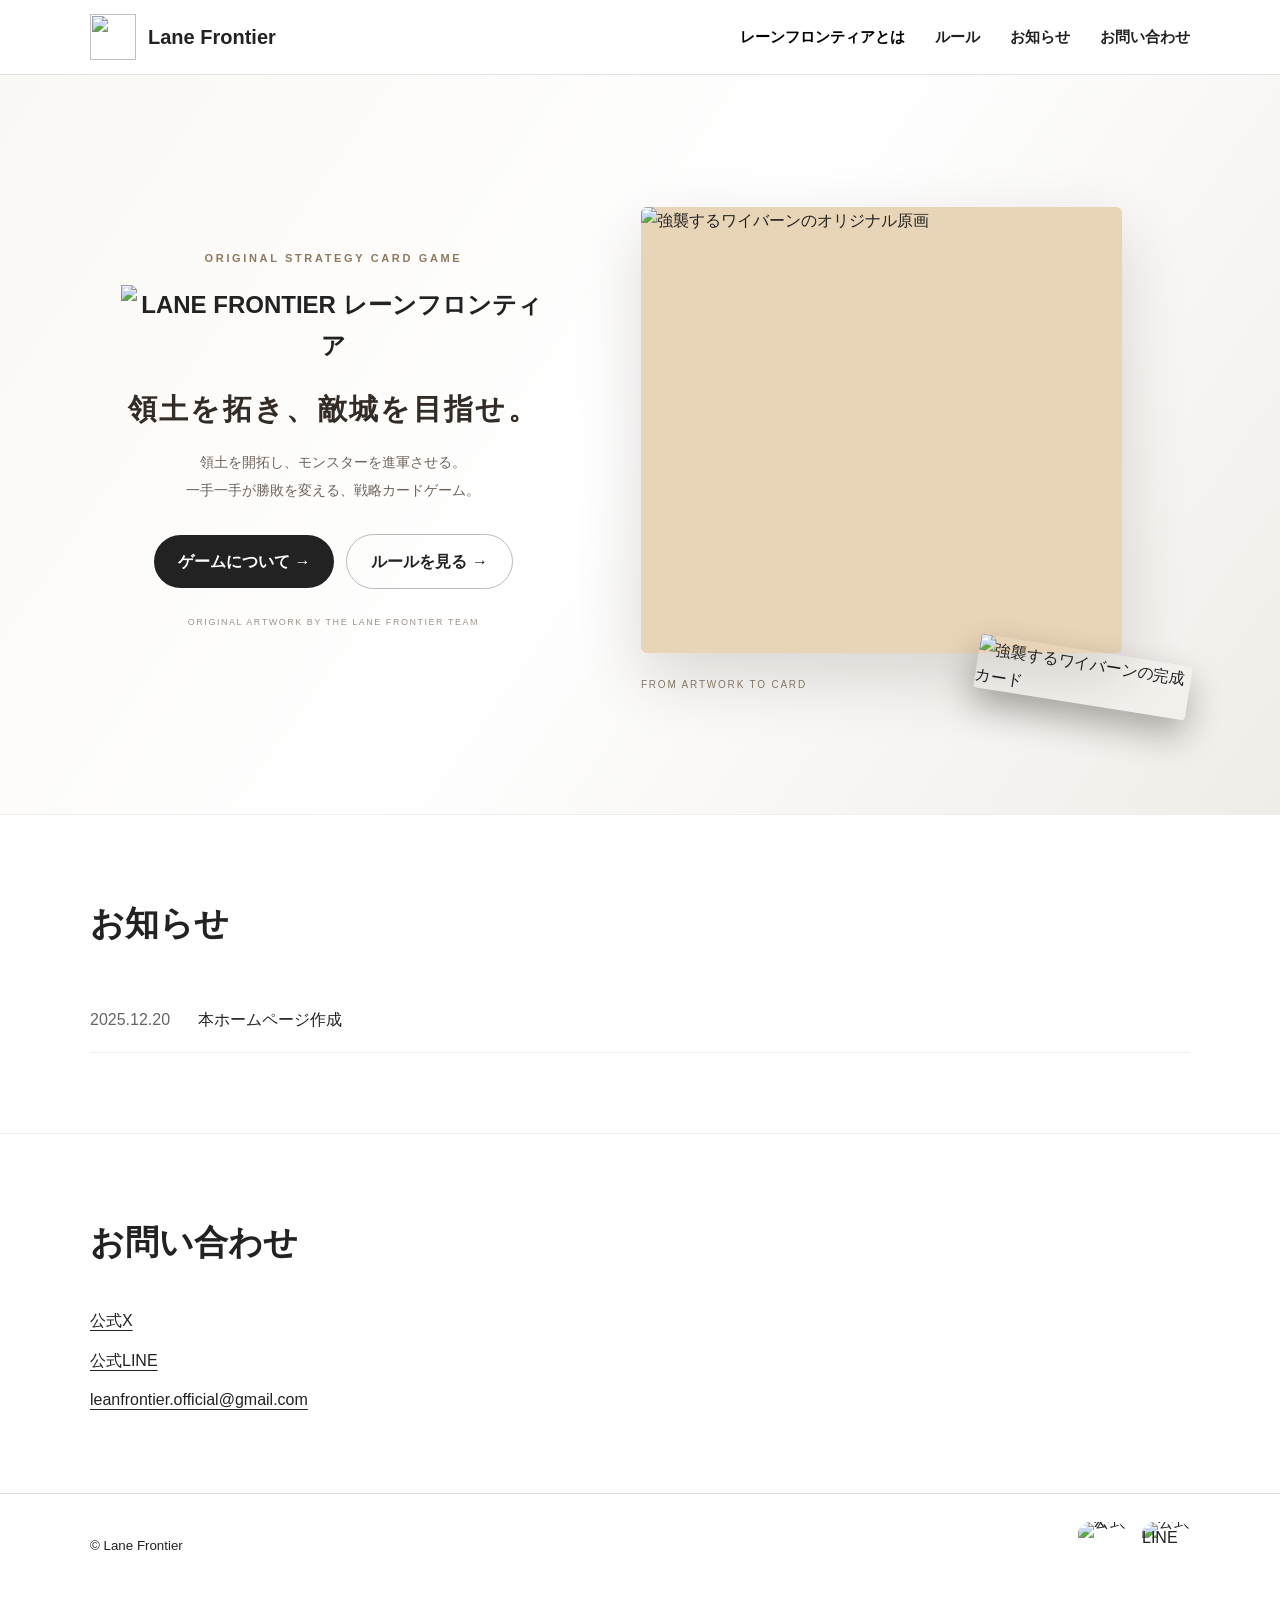
==== index.html @ cab37cd9 "Add files via upload" ====
<!DOCTYPE html>
<html lang="ja">

<head>
  <meta charset="UTF-8">
  <meta name="viewport" content="width=device-width, initial-scale=1.0">

  <title>Lane Frontier | レーンフロンティア</title>

  <link rel="stylesheet" href="style.css">
</head>

<body>

  <div class="menu-overlay"></div>

  <!-- スマホメニュー -->
  <aside class="mobile-menu">

    <button class="close-menu" aria-label="メニューを閉じる">
      ×
    </button>

    <nav class="mobile-nav">

      <button class="mobile-about">
        レーンフロンティアとは
      </button>

      <div class="mobile-submenu">
        <a href="about.html#about-game">どんなゲーム？</a>
        <a href="about.html#about-world">世界観</a>
        <a href="about.html#about-team">製作者</a>
      </div>

      <a href="rules.html">ルール</a>
      <a href="#news">お知らせ</a>
      <a href="#contact">お問い合わせ</a>

    </nav>

  </aside>


  <!-- ヘッダー -->
  <header class="site-header">

    <div class="container header-inner">

      <button class="menu-toggle" aria-label="メニューを開く">
        ☰
      </button>

      <a class="brand" href="index.html">

        <img
          src="hero-logo.jpg"
          alt=""
          class="lf-header-logo">

        <span class="brand-name">
          Lane Frontier
        </span>

      </a>


      <nav class="global-nav">

        <ul class="nav-list">

          <li class="nav-item has-dropdown">

            <button
              class="nav-link nav-button"
              type="button">

              レーンフロンティアとは

            </button>

            <ul class="dropdown">

              <li>
                <a href="about.html#about-game">
                  どんなゲーム？
                </a>
              </li>

              <li>
                <a href="about.html#about-world">
                  世界観
                </a>
              </li>

              <li>
                <a href="about.html#about-team">
                  製作者
                </a>
              </li>

            </ul>

          </li>

          <li class="nav-item">
            <a class="nav-link" href="rules.html">
              ルール
            </a>
          </li>

          <li class="nav-item">
            <a class="nav-link" href="#news">
              お知らせ
            </a>
          </li>

          <li class="nav-item">
            <a class="nav-link" href="#contact">
              お問い合わせ
            </a>
          </li>

        </ul>

      </nav>

    </div>

  </header>


  <main>

    <!-- メインビジュアル -->
    <section class="hero lf-hero">

      <div class="container lf-hero-grid">

        <!-- 左側：ロゴ・説明 -->
        <div class="lf-hero-copy">

          <p class="lf-hero-eyebrow">
            ORIGINAL STRATEGY CARD GAME
          </p>

          <h1 class="lf-hero-logo">

            <img
              src="hero-logo.jpg"
              alt="LANE FRONTIER レーンフロンティア">

          </h1>

          <p class="lf-hero-catch">
            領土を拓き、敵城を目指せ。
          </p>

          <p class="lf-hero-description">
            領土を開拓し、モンスターを進軍させる。<br>
            一手一手が勝敗を変える、戦略カードゲーム。
          </p>

          <div class="hero-actions lf-hero-actions">

            <a
              class="btn btn-primary"
              href="about.html#about-game">

              ゲームについて →

            </a>

            <a
              class="btn btn-ghost"
              href="rules.html">

              ルールを見る →

            </a>

          </div>

          <p class="lf-hero-credit">
            ORIGINAL ARTWORK BY THE LANE FRONTIER TEAM
          </p>

        </div>


        <!-- 右側：原画＋カード -->
        <div class="lf-hero-visual">

          <!-- 原画 -->
          <div class="lf-art-panel">

            <img
              src="hero-art.jpg"
              alt="強襲するワイバーンのオリジナル原画">

          </div>

          <!-- 完成カード -->
          <img
            class="lf-card-overlay"
            src="hero-card.jpg"
            alt="強襲するワイバーンの完成カード">

          <span class="lf-visual-caption">
            FROM ARTWORK TO CARD
          </span>

        </div>

      </div>

    </section>


    <!-- お知らせ -->
    <section class="section" id="news">

      <div class="container">

        <h2 class="section-title">
          お知らせ
        </h2>

        <ul class="news-list">

          <li class="news-item">

            <time datetime="2025-12-20">
              2025.12.20
            </time>

            <span>
              本ホームページ作成
            </span>

          </li>

        </ul>

      </div>

    </section>


    <!-- お問い合わせ -->
    <section class="section" id="contact">

      <div class="container">

        <h2 class="section-title">
          お問い合わせ
        </h2>

        <div class="contact-links">

          <a
            href="https://x.com/lean_frontier?s=11"
            target="_blank"
            rel="noopener noreferrer">

            公式X

          </a>

          <a
            href="https://line.me/R/ti/p/@273joulf"
            target="_blank"
            rel="noopener noreferrer">

            公式LINE

          </a>

          <a href="mailto:leanfrontier.official@gmail.com">
            leanfrontier.official@gmail.com
          </a>

        </div>

      </div>

    </section>

  </main>


  <!-- フッター -->
  <footer class="site-footer">

    <div class="container footer-inner">

      <small>
        © Lane Frontier
      </small>

      <div class="sns">

        <a
          href="https://x.com/lean_frontier?s=11"
          target="_blank"
          rel="noopener noreferrer"
          aria-label="公式X">

          <img
            src="x-logo.jpeg"
            alt="公式X"
            class="sns-icon">

        </a>

        <a
          href="https://line.me/R/ti/p/@273joulf"
          target="_blank"
          rel="noopener noreferrer"
          aria-label="公式LINE">

          <img
            src="line-logo.webp"
            alt="公式LINE"
            class="sns-icon">

        </a>

      </div>

    </div>

  </footer>


  <script src="main.js"></script>

</body>

</html>
---- style.css ----
/* =========================
   基本設定
========================= */
* {
  box-sizing: border-box;
}

html {
  scroll-behavior: smooth;
}

body {
  margin: 0;
  font-family:
    -apple-system,
    BlinkMacSystemFont,
    "Segoe UI",
    "Noto Sans JP",
    sans-serif;
  color: #222;
  background: #fff;
  line-height: 1.7;
}

a {
  color: inherit;
  text-decoration: none;
}

button {
  font: inherit;
}

img {
  max-width: 100%;
}

.container {
  width: min(1100px, calc(100% - 40px));
  margin: 0 auto;
}

/* =========================
   ヘッダー
========================= */
.site-header {
  position: sticky;
  top: 0;
  z-index: 100;
  background: rgba(255, 255, 255, 0.96);
  border-bottom: 1px solid #e5e5e5;
}

.header-inner {
  min-height: 72px;
  display: flex;
  align-items: center;
  justify-content: space-between;
}

.brand {
  display: flex;
  align-items: center;
  gap: 10px;
  font-weight: 700;
}

.brand-icon {
  font-size: 24px;
}

.brand-name {
  font-size: 20px;
}

/* =========================
   PCナビ
========================= */
.nav-list {
  margin: 0;
  padding: 0;
  display: flex;
  align-items: center;
  gap: 30px;
  list-style: none;
}

.nav-item {
  position: relative;
}

.nav-link {
  padding: 24px 0;
  display: block;
  font-size: 15px;
  font-weight: 600;
}

.nav-button {
  background: none;
  border: none;
  cursor: pointer;
}

.dropdown {
  position: absolute;
  top: 100%;
  left: 50%;
  transform: translateX(-50%);
  min-width: 200px;
  margin: 0;
  padding: 10px 0;
  list-style: none;
  background: #fff;
  border: 1px solid #ddd;
  border-radius: 12px;
  box-shadow: 0 10px 30px rgba(0, 0, 0, 0.08);
  opacity: 0;
  visibility: hidden;
  transition: 0.2s;
}

.has-dropdown:hover .dropdown {
  opacity: 1;
  visibility: visible;
}

.dropdown a {
  display: block;
  padding: 10px 18px;
  white-space: nowrap;
}

.dropdown a:hover {
  background: #f4f4f4;
}

/* =========================
   スマホメニュー
========================= */
.menu-toggle {
  display: none;
  background: none;
  border: none;
  font-size: 26px;
  cursor: pointer;
}

.menu-overlay {
  position: fixed;
  inset: 0;
  z-index: 150;
  background: rgba(0, 0, 0, 0.45);
  opacity: 0;
  visibility: hidden;
  transition: 0.25s;
}

.menu-overlay.open {
  opacity: 1;
  visibility: visible;
}

.mobile-menu {
  position: fixed;
  top: 0;
  left: 0;
  z-index: 200;
  width: min(320px, 85vw);
  height: 100vh;
  background: #fff;
  transform: translateX(-100%);
  transition: transform 0.25s;
  overflow-y: auto;
}

.mobile-menu.open {
  transform: translateX(0);
}

.close-menu {
  width: 100%;
  height: 72px;
  padding: 0 24px;
  display: flex;
  align-items: center;
  justify-content: flex-end;
  background: none;
  border: none;
  font-size: 32px;
  cursor: pointer;
}

.mobile-nav {
  display: flex;
  flex-direction: column;
}

.mobile-nav > a,
.mobile-about {
  width: 100%;
  padding: 18px 24px;
  display: block;
  text-align: left;
  background: #fff;
  border: none;
  border-top: 1px solid #eee;
  font-weight: 600;
  cursor: pointer;
}

.mobile-submenu {
  display: none;
  background: #f7f7f7;
}

.mobile-submenu a {
  display: block;
  padding: 14px 34px;
  border-top: 1px solid #eee;
  font-size: 14px;
}

/* =========================
   TOP
========================= */
.hero {
  padding: 80px 0;
}

.hero-top {
  margin-bottom: 40px;
  text-align: center;
}

.hero-title {
  margin: 0;
  font-size: clamp(42px, 8vw, 80px);
  letter-spacing: 0.04em;
}

/* =========================
   スライダー
========================= */
.slider {
  position: relative;
  max-width: 900px;
  margin: 0 auto;
}

.slides {
  position: relative;
  overflow: hidden;
  border-radius: 20px;
}

.slide {
  display: none;
}

.slide.is-active {
  display: block;
}

.slide-placeholder {
  min-height: 420px;
  display: flex;
  align-items: center;
  justify-content: center;
  background: #eee;
  font-size: 40px;
  font-weight: 700;
}

.slider-btn {
  position: absolute;
  top: 50%;
  z-index: 10;
  transform: translateY(-50%);
  width: 48px;
  height: 48px;
  border: none;
  border-radius: 50%;
  background: rgba(255, 255, 255, 0.9);
  font-size: 32px;
  cursor: pointer;
  box-shadow: 0 4px 15px rgba(0, 0, 0, 0.12);
}

.slider-btn.prev {
  left: 16px;
}

.slider-btn.next {
  right: 16px;
}

/* =========================
   ボタン
========================= */
.hero-actions {
  margin-top: 34px;
  display: flex;
  justify-content: center;
  gap: 16px;
}

.btn {
  min-width: 150px;
  padding: 13px 24px;
  display: inline-flex;
  align-items: center;
  justify-content: center;
  border-radius: 999px;
  font-weight: 700;
}

.btn-primary {
  background: #222;
  color: #fff;
}

.btn-ghost {
  border: 1px solid #bbb;
}

/* =========================
   共通セクション
========================= */
.section {
  padding: 80px 0;
  border-top: 1px solid #eee;
}

.section-title {
  margin: 0 0 36px;
  font-size: 34px;
}

/* =========================
   お知らせ
========================= */
.news-list {
  margin: 0;
  padding: 0;
  list-style: none;
}

.news-item {
  padding: 18px 0;
  display: flex;
  gap: 28px;
  border-bottom: 1px solid #eee;
}

.news-item time {
  flex-shrink: 0;
  color: #666;
}

/* =========================
   お問い合わせ
========================= */
.contact-links {
  display: flex;
  flex-direction: column;
  align-items: flex-start;
  gap: 12px;
}

.contact-links a {
  text-decoration: underline;
  text-underline-offset: 4px;
}

/* =========================
   フッター
========================= */
.site-footer {
  padding: 28px 0;
  border-top: 1px solid #ddd;
}

.footer-inner {
  display: flex;
  align-items: center;
  justify-content: space-between;
}

.sns {
  display: flex;
  align-items: center;
  gap: 16px;
}

.sns a {
  display: block;
  line-height: 0;
}

.sns-icon {
  display: block;
  width: 48px;
  height: 48px;
  object-fit: contain;
  border-radius: 12px;
}

/* =========================
   ABOUT
========================= */
.about-page {
  padding-top: 40px;
}

.about-hero {
  padding: 64px 0 40px;
  text-align: center;
}

.about-title {
  margin: 0;
  font-size: 42px;
}

.about-section {
  padding: 64px 0 96px;
}

.about-section + .about-section {
  border-top: 1px solid #eee;
}

.about-content {
  max-width: 850px;
}

.about-label {
  margin-bottom: 8px;
  font-size: 14px;
  font-weight: 700;
  letter-spacing: 0.15em;
}

.about-heading {
  margin-top: 0;
  margin-bottom: 40px;
  font-size: 34px;
}

.about-catch {
  margin-bottom: 32px;
  font-size: 26px;
}

.about-content p {
  margin-bottom: 24px;
  line-height: 2;
  font-size: 17px;
}

.about-final {
  margin-top: 48px;
  font-size: 21px !important;
  font-weight: 700;
}

/* =========================
   製作者
========================= */
.creator-list {
  margin-top: 48px;
  display: grid;
  grid-template-columns: repeat(3, 1fr);
  gap: 28px;
}

.creator-card {
  padding: 28px;
  border: 1px solid #ddd;
  border-radius: 16px;
}

.creator-card p {
  margin-bottom: 0;
}

.creator-initial {
  margin: 0 0 12px !important;
  font-size: 32px !important;
  font-weight: 700;
}

.creator-role {
  margin: 0 0 16px;
  font-size: 20px;
}

/* =========================
   RULES
========================= */
.rules-page {
  padding-top: 40px;
}

.rules-hero {
  padding: 64px 0 40px;
  text-align: center;
}

.rules-title {
  margin: 0 0 20px;
  font-size: 42px;
}

.rules-lead {
  max-width: 700px;
  margin: 0 auto;
  line-height: 1.8;
  font-size: 18px;
}

.rules-section {
  padding: 64px 0;
}

.rules-section + .rules-section {
  border-top: 1px solid #ddd;
}

.rules-content {
  max-width: 900px;
}

.rules-label {
  margin-bottom: 8px;
  font-size: 14px;
  font-weight: 700;
  letter-spacing: 0.15em;
}

.rules-heading {
  margin-top: 0;
  margin-bottom: 36px;
  font-size: 34px;
}

.rules-content h3 {
  margin-top: 40px;
  margin-bottom: 16px;
  font-size: 22px;
}

.rules-content p,
.rules-content li {
  line-height: 1.9;
  font-size: 16px;
}

.rules-content ul,
.rules-content ol {
  padding-left: 24px;
}

.rules-note {
  margin-top: 28px;
  padding: 18px 20px;
  border: 1px solid #ddd;
  border-radius: 12px;
  background: #fafafa;
  font-weight: 600;
}

/* =========================
   フェイズ
========================= */
.phase-list {
  margin: 36px 0;
  display: grid;
  gap: 20px;
}

.phase-list-six {
  grid-template-columns: repeat(3, 1fr);
}

.phase-card {
  padding: 24px;
  border: 1px solid #ddd;
  border-radius: 14px;
  text-align: center;
}

.phase-number {
  display: inline-block;
  margin-bottom: 8px;
  font-size: 14px;
  font-weight: 700;
}

.phase-card h3 {
  margin: 0;
  font-size: 18px;
}

/* =========================
   戦闘結果
========================= */
.combat-result {
  margin: 28px 0;
  display: grid;
  grid-template-columns: repeat(3, 1fr);
  gap: 16px;
}

.combat-result p {
  margin: 0;
  padding: 20px;
  border: 1px solid #ddd;
  border-radius: 12px;
  text-align: center;
}

/* =========================
   ルール図
========================= */
.rule-figure {
  margin: 36px 0;
  text-align: center;
}

.rule-figure img {
  max-width: 100%;
  height: auto;
  border-radius: 12px;
}

.figure-caption {
  margin-top: 10px;
  color: #666;
  font-size: 14px;
}

/* =========================
   ゲーム開始時の戦場図
========================= */
.setup-layout {
  display: grid;
  grid-template-columns: 1fr 420px;
  gap: 48px;
  align-items: center;
  margin-top: 36px;
}

.setup-figure {
  margin: 0;
  text-align: center;
}

.setup-figure img {
  display: block;
  width: 100%;
  height: auto;
  border-radius: 12px;
}

.setup-figure figcaption {
  margin-top: 10px;
  color: #666;
  font-size: 14px;
}

/* =========================
   スマホ
========================= */
@media (max-width: 768px) {
  .container {
    width: min(100% - 32px, 1100px);
  }

  /* ヘッダー */
  .header-inner {
    min-height: 64px;
    justify-content: flex-start;
    gap: 16px;
  }

  .menu-toggle {
    display: block;
  }

  .global-nav {
    display: none;
  }

  .brand-name {
    font-size: 18px;
  }

  /* TOP */
  .hero {
    padding: 52px 0;
  }

  .hero-title {
    font-size: 44px;
  }

  .slide-placeholder {
    min-height: 260px;
    font-size: 30px;
  }

  .slider-btn {
    width: 40px;
    height: 40px;
    font-size: 26px;
  }

  .hero-actions {
    flex-direction: column;
    align-items: center;
  }

  .btn {
    width: min(100%, 280px);
  }

  /* 共通 */
  .section {
    padding: 56px 0;
  }

  .section-title {
    font-size: 28px;
  }

  .news-item {
    flex-direction: column;
    gap: 4px;
  }

  /* About */
  .about-page {
    padding-top: 20px;
  }

  .about-hero {
    padding: 48px 0 24px;
  }

  .about-title {
    font-size: 30px;
  }

  .about-section {
    padding: 48px 0 72px;
  }

  .about-heading {
    margin-bottom: 32px;
    font-size: 27px;
  }

  .about-catch {
    font-size: 21px;
  }

  .about-content p {
    font-size: 16px;
  }

  .about-final {
    font-size: 18px !important;
  }

  .creator-list {
    grid-template-columns: 1fr;
  }

  /* Rules */
  .rules-page {
    padding-top: 20px;
  }

  .rules-hero {
    padding: 48px 0 24px;
  }

  .rules-title {
    font-size: 30px;
  }

  .rules-lead {
    font-size: 16px;
  }

  .rules-section {
    padding: 48px 0;
  }

  .rules-heading {
    font-size: 27px;
  }

  .rules-content h3 {
    font-size: 20px;
  }

  .phase-list-six {
    grid-template-columns: 1fr;
  }

  .combat-result {
    grid-template-columns: 1fr;
  }

  .setup-layout {
    grid-template-columns: 1fr;
    gap: 24px;
  }

  /* フッター */
  .footer-inner {
    gap: 20px;
  }

  .sns-icon {
    width: 42px;
    height: 42px;
  }
}

.rule-list {
  margin: 16px 0 32px;
  padding-left: 22px;
}

.rule-list li {
  margin-bottom: 8px;
}

/* =========================
   カードの種類：説明図
========================= */
.card-type-gallery {
  display: grid;
  grid-template-columns: repeat(2, minmax(0, 1fr));
  gap: 28px;
  margin: 32px 0 44px;
}

.card-type-figure {
  min-width: 0;
  margin: 0;
  padding: 20px;
  border: 1px solid #e5e5e5;
  border-radius: 14px;
  background: #fff;
}

.card-type-figure h4 {
  margin: 0 0 14px;
  font-size: 19px;
  text-align: center;
}

.card-type-figure img {
  display: block;
  width: 100%;
  height: auto;
  object-fit: contain;
}

@media (max-width: 768px) {
  .card-type-gallery {
    grid-template-columns: 1fr;
    gap: 20px;
  }

  .card-type-figure {
    padding: 14px;
  }
}


/* ルールページ：お問い合わせ案内 */
.rules-contact-section {
  padding: 40px 0 90px;
}

.rules-contact-card {
  padding: 48px 24px;
  border-radius: 20px;
  background: #f3f6fa;
  text-align: center;
}

.rules-contact-icon {
  display: flex;
  justify-content: center;
  align-items: center;
  width: 56px;
  height: 56px;
  margin: 0 auto 20px;
  border-radius: 50%;
  background: #fff;
  font-size: 30px;
  font-weight: bold;
  color: #333;
}

.rules-contact-card h2 {
  margin: 0 0 16px;
  font-size: 25px;
  line-height: 1.5;
}

.rules-contact-card p {
  margin: 0 0 28px;
  font-size: 16px;
  line-height: 1.9;
  color: #555;
}

.rules-contact-button {
  display: inline-block;
  padding: 14px 32px;
  border-radius: 50px;
  background: #252b38;
  color: #fff;
  font-weight: bold;
  text-decoration: none;
  transition: transform 0.2s, background 0.2s;
}

.rules-contact-button:hover {
  background: #46516a;
  transform: translateY(-3px);
}

@media (max-width: 768px) {
  .rules-contact-card {
    padding: 36px 18px;
  }

  .rules-contact-card h2 {
    font-size: 21px;
  }

  .rules-contact-card p {
    font-size: 14px;
  }
}


/* PC：クリックでもプルダウンを表示 */
.has-dropdown.is-open .dropdown {
  opacity: 1;
  visibility: visible;
}

/* スマホ：開いたサブメニューを表示 */
.mobile-submenu.is-open {
  display: block;
}


/* =========================================
   レーンフロンティア
   新トップページデザイン
========================================= */


/* ヘッダーの公式ロゴ */

.lf-header-logo {
  display: block;
  width: 46px;
  height: 46px;
  object-fit: contain;
  mix-blend-mode: multiply;
}

.brand {
  gap: 12px;
}


/* =========================================
   メインビジュアル全体
========================================= */

.lf-hero {
  padding: clamp(45px, 7vw, 95px) 0;
  overflow: hidden;

  background: linear-gradient(
    125deg,
    #faf8f4 0%,
    #ffffff 49%,
    #f0ede8 100%
  );
}


/* 左右2カラム */

.lf-hero-grid {
  display: grid;

  grid-template-columns:
    minmax(0, 0.94fr)
    minmax(0, 1.06fr);

  align-items: center;

  gap: clamp(25px, 5vw, 80px);

  min-height: 560px;
}


/* =========================================
   左側：ロゴ・キャッチコピー
========================================= */

.lf-hero-copy {
  min-width: 0;
  text-align: center;
}


/* 英語の小見出し */

.lf-hero-eyebrow {
  margin: 0 0 18px;

  font-size: 11px;
  font-weight: 700;

  letter-spacing: 0.24em;

  color: #8d7961;
}


/* 城付き公式ロゴ */

.lf-hero-logo {
  width: min(100%, 425px);

  margin: 0 auto 18px;
}

.lf-hero-logo img {
  display: block;

  width: 100%;
  height: auto;

  mix-blend-mode: multiply;
}


/* キャッチコピー */

.lf-hero-catch {
  margin: 14px 0;

  font-size: clamp(20px, 2.4vw, 29px);
  font-weight: 750;

  letter-spacing: 0.08em;

  color: #332b25;
}


/* ゲームの説明 */

.lf-hero-description {
  margin: 0;

  font-size: 14px;
  line-height: 2;

  color: #6e635b;
}


/* ボタン */

.lf-hero-actions {
  display: flex;

  justify-content: center;
  align-items: center;

  flex-wrap: wrap;

  gap: 12px;

  margin-top: 30px;
}

.lf-hero-actions .btn {
  min-width: 165px;
}


/* オリジナルイラスト表記 */

.lf-hero-credit {
  margin-top: 26px;

  font-size: 9px;
  letter-spacing: 0.17em;

  color: #9d938a;
}


/* =========================================
   右側：原画とカード
========================================= */

.lf-hero-visual {
  position: relative;

  min-width: 0;

  padding: 24px 68px 52px 0;
}


/* 原画のパネル */

.lf-art-panel {
  position: relative;

  overflow: hidden;

  aspect-ratio: 1.08 / 1;

  border-radius: 6px;

  background: #e8d4b7;

  box-shadow:
    0 25px 65px rgba(47, 32, 19, 0.16);
}


/* 原画 */

.lf-art-panel img {
  display: block;

  width: 100%;
  height: 100%;

  object-fit: cover;
}


/* 手前に重ねる完成カード */

.lf-card-overlay {
  position: absolute;

  display: block;

  width: 39%;
  height: auto;

  right: 0;
  bottom: 0;

  transform: rotate(9deg);
  transform-origin: center;

  border-radius: 3px;

  box-shadow:
    0 16px 35px rgba(20, 15, 11, 0.32);
}


/* 右側の小さな文字 */

.lf-visual-caption {
  position: absolute;

  left: 0;
  bottom: 12px;

  font-size: 10px;
  letter-spacing: 0.18em;

  color: #847666;
}


/* =========================================
   メニューのクリック操作を維持
========================================= */

.has-dropdown.is-open .dropdown {
  opacity: 1;
  visibility: visible;
}

.mobile-submenu.is-open {
  display: block;
}


/* =========================================
   スマートフォン対応
========================================= */

@media (max-width: 768px) {

  /* メイン全体 */

  .lf-hero {
    padding: 46px 0 65px;
  }


  /* 左右分割から縦並びへ */

  .lf-hero-grid {
    grid-template-columns: 1fr;

    gap: 12px;

    min-height: 0;
  }


  /* ロゴ */

  .lf-hero-logo {
    max-width: 340px;
  }


  /* ボタン */

  .lf-hero-actions {
    flex-direction: row;
    justify-content: center;
  }

  .lf-hero-actions .btn {
    width: auto;
    min-width: 140px;
  }


  /* 原画＋カード */

  .lf-hero-visual {
    width: 100%;
    max-width: 550px;

    margin: 0 auto;

    padding: 24px 46px 38px 0;
  }


  /* 右側の小さな文字 */

  .lf-visual-caption {
    font-size: 9px;
  }

}


/* =========================================
   小さめのスマートフォン
========================================= */

@media (max-width: 440px) {

  .lf-hero-catch {
    font-size: 20px;
  }

  .lf-hero-description {
    font-size: 12px;
  }

  .lf-hero-actions {
    flex-direction: column;
  }

  .lf-hero-actions .btn {
    width: min(100%, 270px);
  }

}



/* ========================================
   ABOUT / RULES
   トップページと統一するデザイン
======================================== */


/* 共通ヘッダー */

.lf-header-logo {
  display: block;
  width: 46px;
  height: 46px;
  object-fit: contain;
  mix-blend-mode: multiply;
}


/* ========================================
   ページ共通タイトル
======================================== */

.lf-about-page,
.rules-page {
  padding-top: 0;
}

.lf-page-hero {
  position: relative;
  overflow: hidden;

  padding: 85px 0 78px;

  background: linear-gradient(
    120deg,
    #f9f6f0,
    #ffffff 55%,
    #eee8df
  );

  text-align: left;
}

.lf-page-hero .container {
  position: relative;
  z-index: 1;
}

.lf-section-kicker {
  margin: 0 0 12px;

  font-size: 12px;
  font-weight: 750;
  letter-spacing: 0.22em;

  color: #987958;
}

.lf-page-hero .about-title,
.lf-page-hero .rules-title {
  margin: 0 0 16px;

  font-size: clamp(30px, 4.5vw, 52px);
  line-height: 1.3;

  color: #302a25;
}

.lf-page-intro,
.lf-page-hero .rules-lead {
  margin: 0;
  max-width: 700px;

  font-size: 17px;
  line-height: 1.9;

  color: #6f6255;
}


/* ========================================
   ABOUT：全体
======================================== */

.lf-about-page .about-content {
  max-width: 1100px;
}

.lf-about-page .about-section {
  padding: 82px 0 100px;
  scroll-margin-top: 72px;
}

.lf-about-page .about-label,
.rules-page .rules-label {
  font-size: 12px;
  font-weight: 750;
  letter-spacing: 0.19em;

  color: #a38362;
}

.lf-about-page .about-heading,
.rules-page .rules-heading {
  font-size: clamp(28px, 3.4vw, 38px);
  color: #302a25;
}

.lf-about-page .about-catch {
  font-size: clamp(20px, 2.4vw, 27px);
  line-height: 1.6;

  color: #40342b;
}

.lf-about-page .about-content p {
  line-height: 2;
}

.lf-about-page .about-final {
  font-size: 20px !important;
  color: #684d34;
}


/* ========================================
   ABOUT：どんなゲーム？
======================================== */

.lf-about-split {
  display: grid;

  grid-template-columns:
    minmax(0, 1fr)
    minmax(0, 1fr);

  gap: 65px;
  align-items: center;
}

.lf-about-prose {
  min-width: 0;
}

.lf-about-prose p {
  font-size: 16px;
}


/* 原画＋カード */

.lf-about-gallery {
  position: relative;
  min-width: 0;

  padding: 20px 55px 65px 0;
}

.lf-about-art {
  overflow: hidden;
  aspect-ratio: 1.08 / 1;

  border-radius: 10px;
  background: #eee0ce;

  box-shadow:
    0 20px 55px rgba(51, 32, 18, 0.14);
}

.lf-about-art img {
  display: block;

  width: 100%;
  height: 100%;

  object-fit: cover;
}

.lf-about-card {
  position: absolute;

  width: 40%;
  height: auto;

  right: 0;
  bottom: 12px;

  transform: rotate(8deg);

  border-radius: 4px;

  box-shadow:
    0 14px 35px rgba(30, 18, 10, 0.3);
}

.lf-about-image-label {
  position: absolute;

  left: 0;
  bottom: 14px;

  font-size: 10px;
  letter-spacing: 0.15em;

  color: #8b7865;
}


/* ========================================
   ABOUT：世界観
======================================== */

.lf-world-section {
  background: linear-gradient(
    135deg,
    #faf7f1,
    #f2ece3
  );
}

.lf-world-copy {
  max-width: 760px;

  padding-left: 28px;

  border-left: 3px solid #c5a17d;
}


/* ========================================
   ABOUT：製作者
======================================== */

.lf-original-art-note {
  margin: 30px 0 4px;
  padding: 18px 24px;

  border-left: 3px solid #a98763;
  background: #f8f4ee;

  color: #584838;
  line-height: 1.9;
}

.lf-about-page .creator-list {
  gap: 20px;
}

.lf-about-page .creator-card {
  background: #fff;

  border: 1px solid #e6ddd2;
  border-radius: 16px;

  box-shadow:
    0 10px 28px rgba(50, 32, 17, 0.045);
}

.lf-about-page .creator-initial {
  font-size: 38px !important;
  color: #9b7956;
}

.lf-about-page .creator-role {
  font-size: 18px;
  line-height: 1.6;
}


/* ========================================
   RULES：タイトル
======================================== */

.lf-rules-banner {
  padding: 75px 0;
}

.lf-rules-banner .rules-lead {
  text-align: left;
}

/* タイトル背景には実際の原画を使用 */

.lf-page-hero-art {
  position: absolute;

  right: 0;
  top: 0;
  bottom: 0;

  width: 34%;

  background:
    url("hero-art.jpg")
    center / cover no-repeat;

  opacity: 0.14;

  mask-image: linear-gradient(
    to right,
    transparent,
    black 40%
  );

  pointer-events: none;
}


/* ========================================
   RULES：各章
======================================== */

.rules-page .rules-section {
  padding: 70px 0;
  scroll-margin-top: 72px;
}

.rules-page .rules-section:nth-of-type(even) {
  background: #fdfbf8;
}

.rules-page .rules-content {
  max-width: 900px;
}

.rules-page .rules-content h3 {
  color: #48372b;
}


/* 注意事項 */

.rules-page .rules-note {
  background: #f8f4ee;

  border-color: #e4d5c4;
  border-left: 4px solid #b28d65;
}


/* ========================================
   RULES：カード説明図
======================================== */

.rules-page .card-type-figure {
  background: #fff;

  border-color: #e8ded2;

  box-shadow:
    0 6px 22px rgba(55, 35, 15, 0.045);
}


/* ========================================
   RULES：6フェイズ
======================================== */

.rules-page .phase-card {
  background: #fff;

  border: 1px solid #e6dacc;

  box-shadow:
    0 5px 18px rgba(51, 32, 18, 0.05);
}

.rules-page .phase-number {
  display: inline-flex;

  align-items: center;
  justify-content: center;

  width: 34px;
  height: 34px;

  border-radius: 50%;

  background: #eee2d3;
  color: #765737;
}


/* ========================================
   RULES：戦闘結果
======================================== */

.rules-page .combat-result p {
  background: #fff;
  border-color: #e1d5c6;
}


/* ========================================
   RULES：戦場の配置図
======================================== */

.rules-page .setup-figure img {
  box-shadow:
    0 10px 30px rgba(51, 32, 18, 0.09);
}


/* ========================================
   RULES：お問い合わせ
======================================== */

.rules-contact-section {
  padding: 45px 0 90px;
  background: #fff;
}

.rules-contact-card {
  padding: 48px 24px;

  border-radius: 20px;

  background: #f7f2eb;

  text-align: center;
}

.rules-contact-icon {
  display: flex;

  justify-content: center;
  align-items: center;

  width: 56px;
  height: 56px;

  margin: 0 auto 20px;

  border-radius: 50%;

  background: #fff;

  font-size: 30px;
  font-weight: bold;

  color: #765737;
}

.rules-contact-card h2 {
  margin: 0 0 16px;

  font-size: 25px;
  line-height: 1.5;
}

.rules-contact-card p {
  margin: 0 0 28px;

  font-size: 16px;
  line-height: 1.9;

  color: #555;
}

.rules-contact-button {
  display: inline-block;

  padding: 14px 32px;

  border-radius: 50px;

  background: #332a24;
  color: #fff;

  font-weight: bold;
  text-decoration: none;

  transition:
    transform 0.2s,
    background 0.2s;
}

.rules-contact-button:hover {
  background: #69513e;
  transform: translateY(-3px);
}


/* ========================================
   スマートフォン対応
======================================== */

@media (max-width: 768px) {

  .lf-page-hero {
    padding: 52px 0;
  }

  .lf-page-hero .rules-lead {
    font-size: 15px;
  }

  .lf-about-page .about-section,
  .rules-page .rules-section {
    padding: 50px 0 65px;
  }

  /* どんなゲーム？：縦並び */

  .lf-about-split {
    grid-template-columns: 1fr;
    gap: 12px;
  }

  .lf-about-gallery {
    width: 100%;
    max-width: 560px;

    margin: 0 auto;

    padding: 20px 45px 58px 0;
  }

  /* 世界観 */

  .lf-world-copy {
    padding-left: 18px;
  }

  /* 製作者 */

  .lf-about-page .creator-list {
    grid-template-columns: 1fr;
  }

  .lf-about-page .about-final {
    font-size: 18px !important;
  }

  /* ルールタイトル */

  .lf-rules-banner .lf-page-hero-art {
    width: 65%;
    opacity: 0.1;
  }

  /* お問い合わせ */

  .rules-contact-card {
    padding: 36px 18px;
  }

  .rules-contact-card h2 {
    font-size: 21px;
  }

  .rules-contact-card p {
    font-size: 14px;
  }

}


/* ABOUT：原画を単独で大きく表示 */

.lf-about-gallery {
  padding: 0 0 30px;
}

.lf-about-art {
  aspect-ratio: 1.25 / 1;
}

.lf-about-image-label {
  bottom: 5px;
}


/* RULES：グリフォンの原画 */

.lf-rules-banner .lf-page-hero-art {
  background-image: url("rules-art.jpg");
  background-position: center;
  background-size: cover;
  opacity: 0.2;
}
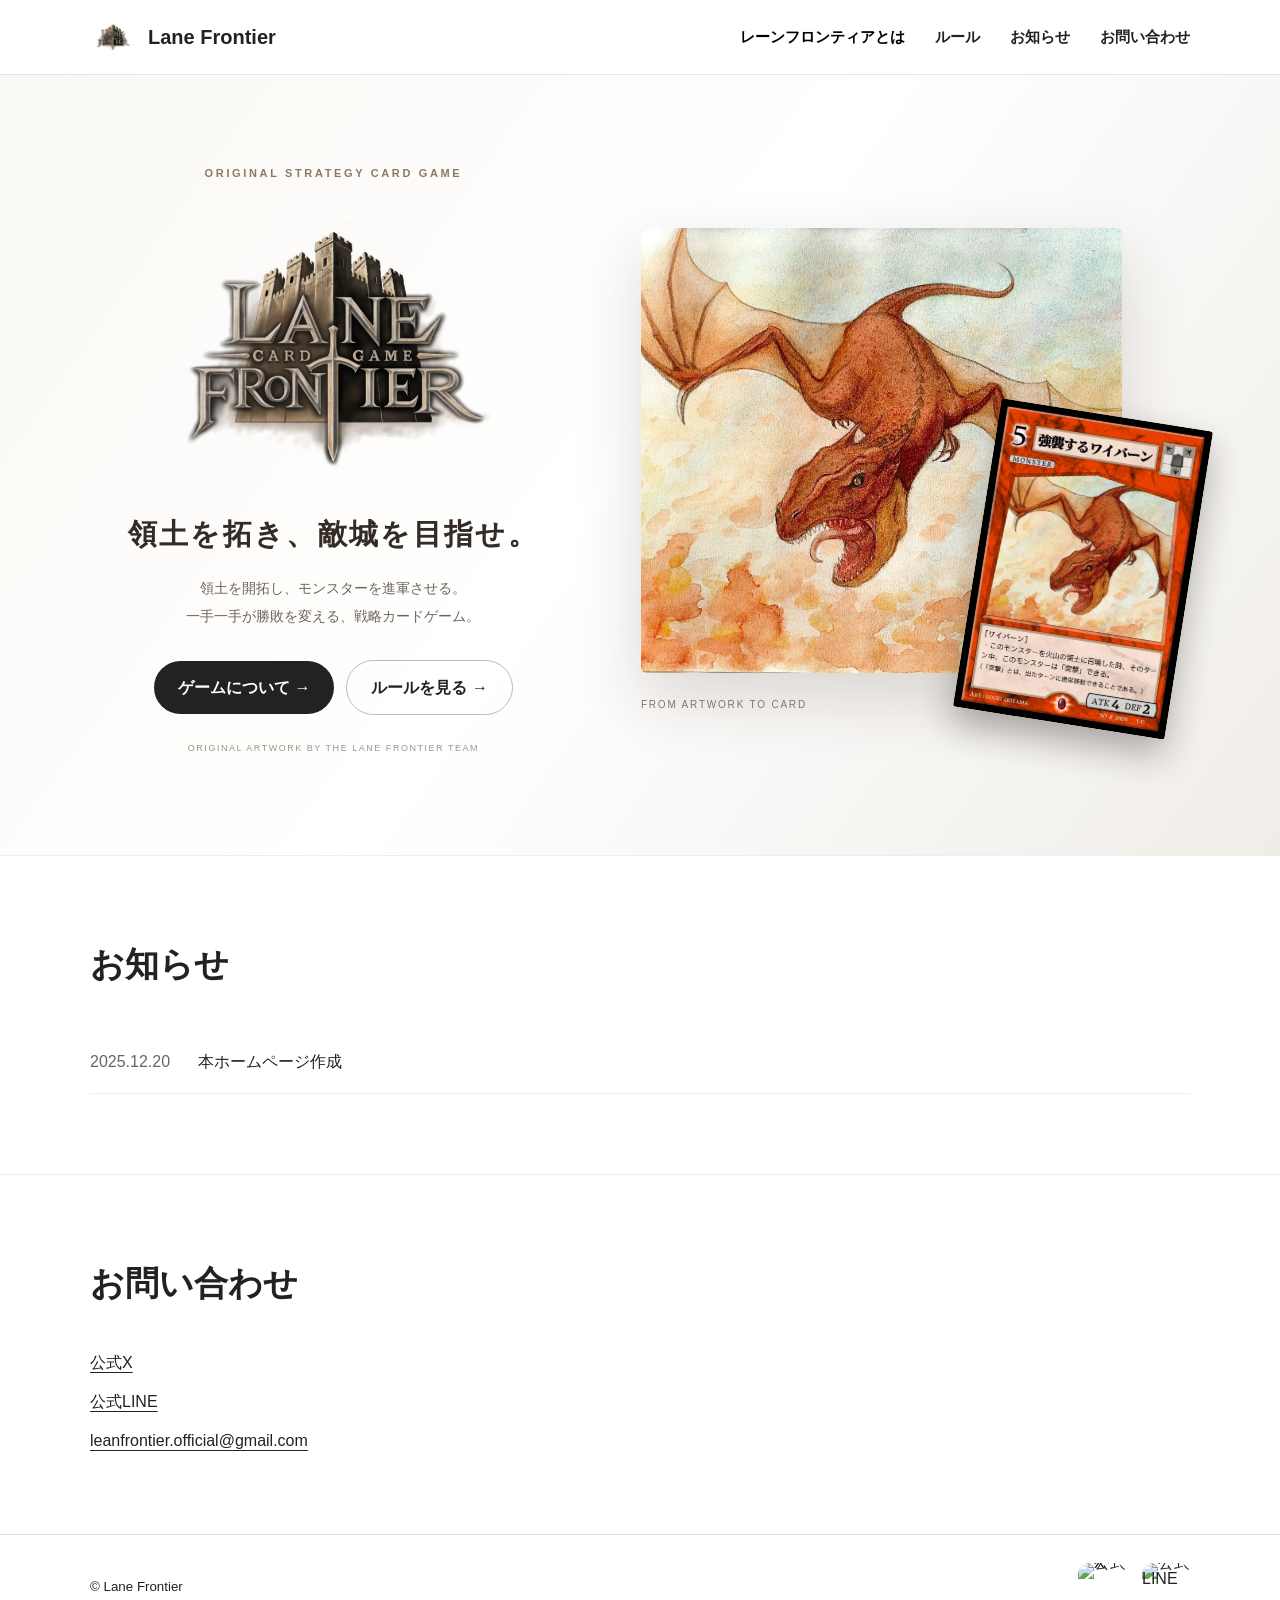
==== commit 58a83b88: "Add files via upload" ====
--- a/index.html
+++ b/index.html
@@ -196,7 +196,7 @@
           <div class="lf-art-panel">
 
             <img
-              src="hero-art.jpg"
+              src="hero-art.webp"
               alt="強襲するワイバーンのオリジナル原画">
 
           </div>
@@ -204,7 +204,7 @@
           <!-- 完成カード -->
           <img
             class="lf-card-overlay"
-            src="hero-card.jpg"
+            src="hero-card.webp"
             alt="強襲するワイバーンの完成カード">
 
           <span class="lf-visual-caption">
--- a/style.css
+++ b/style.css
@@ -1883,7 +1883,7 @@
 /* RULES：グリフォンの原画 */
 
 .lf-rules-banner .lf-page-hero-art {
-  background-image: url("rules-art.jpg");
+  background-image: url("rules-art.webp");
   background-position: center;
   background-size: cover;
   opacity: 0.2;
